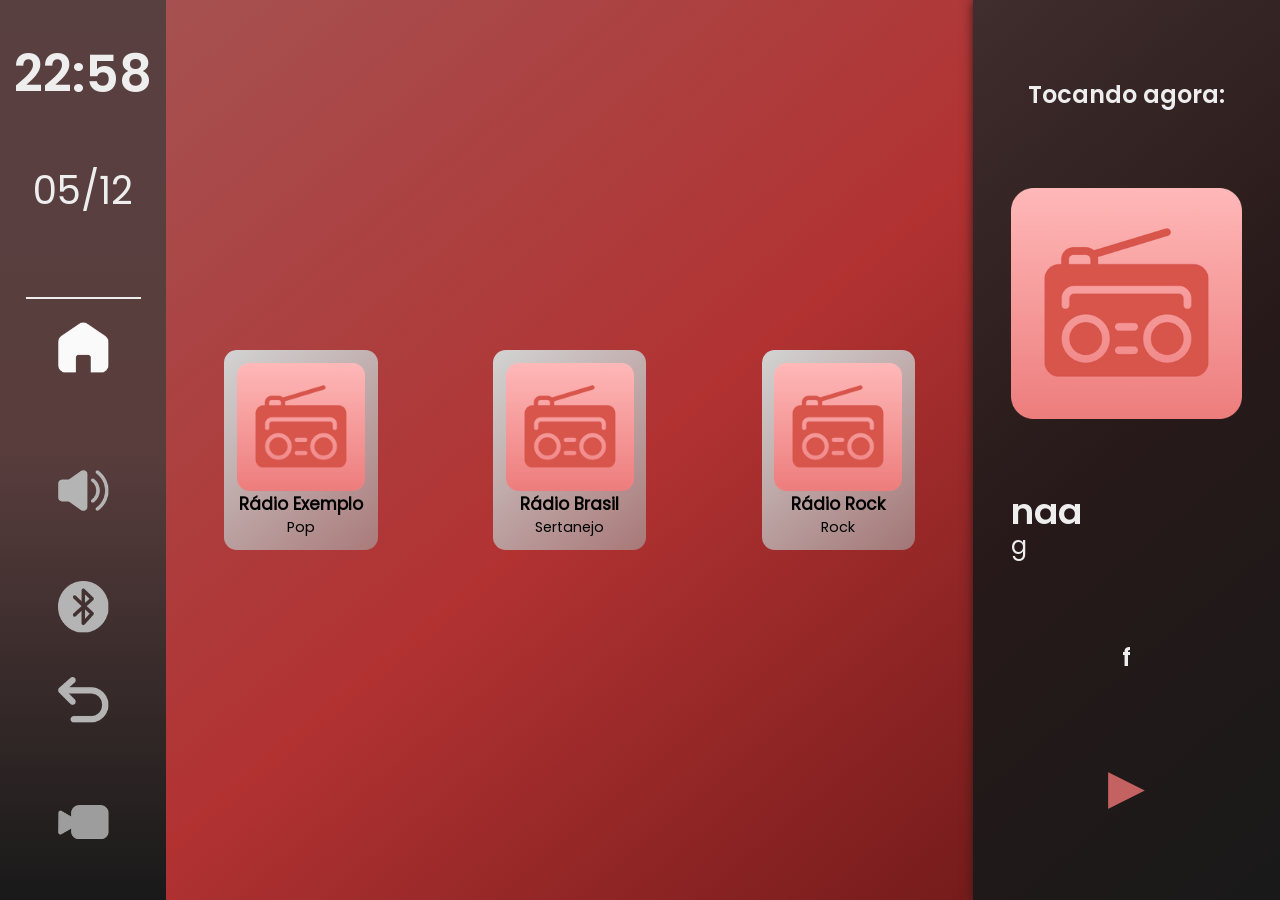
==== radio.html @ 24a9145e "Initial commit" ====
<!DOCTYPE html>
<html lang="pt-br">
<head>
    <meta charset="UTF-8">
    <meta name="viewport" content="width=device-width, initial-scale=1.0">
    <title>Pilot-OS Protótipo</title>
    <link rel="stylesheet" href="style.css">
    <link rel="stylesheet" href="radio-style.css">
</head>
<body>
    <div id="orientation">
        <div>
            <h1>Gire seu dispositivo para<br> melhor experiência.</h1>
            <img src="images/girar.png" alt="logo">
        </div>
    </div>
        <div class="navigation">
            <nav id="principalNav">
                <!-- clock -->
                <div id="clock"></div>
                    <script src="clock.js"></script>
                <!-- date -->
                <div id="date"></div>
                    <script src="date.js"></script>
                <!-- separator -->
                <div class="separator"></div>
                <!-- home -->
                <a href="index.html">
                    <img src="images/home.png" alt="home">
                </a>
                <!-- volume -->
                <button id="btnAbrirVolume">
                    <img src="images/volume.png" alt="volumeButton">
                </button>
                <!-- Estrutura do Popup Volume -->
                <div id="popupVolume" class="popup-overlay">
                    <div class="popup-content">
                        <span class="close-btn">&times;</span>
                        <img src="images/volume.png" alt="volumeLogo">
                        <input type="range" id="sliderVolume" min="0" max="1" step="0.1" value="1">
                        <p>Volume: <span id="valorVolume">100%</span></p>
                    </div>
                </div>
                 <!-- bluetooth -->
                <button id="btnAbrirBluetooth">
                    <img src="images/bluetooth.png" alt="bluetoothButton">
                </button>
                 <!-- Estrutura do Popup bluetooth -->
                <div id="popupBluetooth" class="popup-overlay">
                    <div class="popup-content">
                        <span class="close-blue">&times;</span>
                        <img src="images/bluetooth.png" alt="bluetoothLogo">
                        <h2>Escaneando aparelhos
                            <span class="reticencias"></span>
                        </h2>
                    </div>
                </div>
                <script src="volume.js"></script>
                <script src="bluetooth.js"></script>
                <!-- back -->
                <a href="index.html">
                    <img src="images/back.png" alt="back">
                </a>
                <a href="camera.html">
                    <img src="images/camera.png" alt="camera">
                </a>
            </nav>
        </div>
    <main>
        <div id="radio-container" class="radio-container"></div>
        <aside class="now-playing">
            <h2>Tocando agora:</h2>
            <img
                id="current-radio-image"
                src="images/radio-default.png"
                alt="Rádio">

            <div id="txt-dados">
                <h3 id="current-radio-name">naa</h3>
                <p id="current-radio-genre">g</p>
            </div>
            <p id="current-radio-frequency">f</p>
            <button id="play-button">▶</button>
        </aside>
        <script src="radio.js"></script>
    </main>
</body>
</html>
---- style.css ----
@font-face {
    font-family: 'Poppins-SemiBold';
    src: url(fonts/Poppins-SemiBold.ttf);
}
@font-face {
    font-family: 'Poppins-Regular';
    src: url(fonts/Poppins-Regular.ttf)
}
:root {
    --white: #eee;
}
* {
    margin: 0;
    padding: 0;
    width: 100%;
    height: 100%;
}
body {
    background-image: url(images/wallpaper.png);
    background-size: cover;
    display: flex;
    flex-direction: row;
}
main {
    display: flex;
    flex-direction: row;
    width: 100%;
    height: auto;
}
#orientation {
    display: none;
}
.navigation {
    display: flex;
    flex-direction: row;
    width: auto;
    height: 100vh;
}
#principalNav {
    display: flex;
    flex-direction: column;
    justify-content: space-around;
    align-items: center;
    background-image: linear-gradient(180deg, #594040, #593d3d, #191919);
    width: 11vw;
    font-family: 'Poppins-SemiBold';
    font-size: 4vw;
    text-align: center;
    color: var(--white);
    padding: 0 1vw 0 1vw;
}
    #date {
        font-family: 'Poppins-Regular';
        font-size: 3vw;
        padding: 1vh;
    }
    #clock {
        padding-top: 4vh;
    }
    #principalNav img {
        height: auto;
        width: 4vw;
    }
    #principalNav button {
        background: none;
        border: none;
        cursor: pointer;
    }
    .separator {
        border-bottom: 2px solid var(--white);
        height: 1px;
        width: 9vw;
        margin: 10px 10px 2vh 10px;
    }

#appsNav {
    display: flex;
    flex-direction: column;
    justify-content: space-around;
    align-items: center;
    width: 8vw;
    height: 100svh;
    background-image: linear-gradient(180deg, #867e7e, #d1b7b7, #cba0a0);
    box-shadow: 2px 0 6px #f443363d;
}
#appsNav a, #appsNav button {
    display: inline;
    height: auto;
    width: 6.5vw;
    padding: 1vh 0 1vh 0;
}
#appsNav button {
    border: none;
    background: transparent;
}
 #appsNav img {
    border-radius: 1.3vw;
    box-shadow: 0 0 10px#3831314a;
 }

.popup-overlay {
    display: none;
    position: fixed;
    top: 0;
    left: 10vw;
    width: 100%;
    height: 100%;
    z-index: 1000;
    justify-content: center;
    align-items: center;
}


.redirect {
    display: none;
    position: fixed;
    bottom: 0;
    left: 37vw;
    align-items: center;
    justify-content: center;
    height: 4em;
    width: 50vw;
    background-image: linear-gradient(140deg, #746060ce, #cd8d8dd5,  #bd494982);
    border-radius: 2vh 2vw 0 0;
    border: 1px solid #eee;
    transform-origin: bottom;
    /* padding-bottom: env(safe-area-inset-bottom); */
}
.redirect p {
    display: inline;
    text-align: center;
    text-wrap: wrap;
    font: 1.4em "Poppins-Regular";
    padding: .2em;
    color: #eeeeee;
}
#yt:hover .redirect{
    display: flex;
    animation: redirect .5s;
}
#spotify:hover .redirect{
    display: flex;
    animation: redirect .5s;
}
#maps:hover .redirect{
    display: flex;
    animation: redirect .5s;
}

    @keyframes redirect{
        0% {
            transform: scaleY(70%);
            opacity: 0%;
        }
        100% {
            transform: scaleY(100%);
            opacity: 100%;
        }
    }

/* Conteúdo do popup */
.popup-content {
    position: absolute;
    background-image: linear-gradient(180deg, #594040ad, #593d3de7, #363434a9);
    padding: 5vw;
    width: 50vw;
    height: 50vh;
    border-radius: 2vw;
    border: solid 2px #cec0c0;
    box-shadow: 0 2px 10px rgba(0,0,0,0.3);
    text-align: center;
    animation: slideInLeft 0.2s ease-out;
}
#popupVolume img {
    position: absolute;
    top: 15vh;
    left: 25vw;
    width: 20vh;
}
#popupBluetooth img {
    position: absolute;
    top: 16vh;
    left: 25vw;
    width: 15vh;
}
.popup-overlay p{
    position: relative;
    font-size: 0.6em;
    top: -25vh;
    height: 100%;
    color: #c0b2b2;
    font-family: 'Poppins-Regular';
}

/* procurando aparelhos */
.popup-content h2 {
    position: relative;
    font-size: 0.6em;
    top: 25vh;
    height: 100%;
    color: #c0b2b2;
    font-family: 'Poppins-Regular';

}
.popup-content .reticencias {
    position: relative;
}
.popup-content .reticencias::before {
    content: "";
    animation: reticencias 2s infinite;
}
    @keyframes reticencias {
        0%, 33% {
            content: ".";
        }
        34%, 63% {
            content: ".  .";
        }
        64%, 100% {
            content: ". . .";
        }
    }
/* Botão de fechar */
.close-btn, .close-blue{
    position: relative;
    top: 5px;
    right: -20vw;
    font-size: 1em;
    color: var(--white);
    background-color: #eeeeee1f;
    cursor: pointer;
    font-weight: bold;
    border-radius: 10px;
    box-shadow: 0px 0px 9px #6d5454;
    padding: 0px 1rem 0px 1rem;
}   
#sliderVolume:focus,
#btnAbrirVolume:focus #btnAbrirBluetooth:focus{
    outline: none;
}   
#sliderVolume {
    accent-color: var(--white);
    cursor: pointer;
}

.widget {
    padding: 0px;
    color: red;
    display: flex;
}
.welcome {
    height: 15vh;
    width: auto;
    opacity: calc(80%);
}

@keyframes slideInLeft {
    from {
        transform: translateX(-10%);
        opacity: 0;
    }
    to {
        transform: translateX(0);
        opacity: 1;
    }
}
@media (max-height: 600px){
    html {
        height: auto;
    }
    #appsNav {
        height: auto;
    }
}
@media (max-width: 500px) {
    html {
        min-height: 100svh;
    }
    #orientation {
        display: flex;
        text-align: center;
        font-family: 'Poppins-ExtBold';
        color: var(--white);
        background: #690505;
    }
    #orientation div {
        display: flex;
        align-items: center;
        justify-content: space-evenly;
        flex-direction: column;
    }
    h1 {
        display: inline;
        height: auto;
        font-size: 1.7em;
    }
    img {
        height: auto;
        width: 30%;
        padding-bottom: 10vh;
    }
    .navigation, main{
        display: none;
    }
}
---- radio-style.css ----
body {
    background-image: linear-gradient(140deg, #a45656, #b23232, #601313);
}
aside {
    display: flex;
    flex-direction: column;
    justify-content: space-around;
    align-items: center;
    background-image: linear-gradient(140deg, #402d2d, #271919, #191919);
    box-shadow: 0 0 10px #381919;
    width: auto;
    height: auto;
    padding: 3vw;
}
aside img {
    height: auto;
    width: 18vw;
}
aside * {
    display: inline;
    height: auto;
    text-align: center;
    color: #eee;
    font: 1.5em 'Poppins-SemiBold';
}
#txt-dados {
    display: flex;
    align-items: flex-start;
    flex-direction: column;
    text-align: left;
}
#txt-dados * {
    height: auto;
    width: auto;
    margin: 0;
    line-height: 0.9;
}
#txt-dados p {
    font: 1em 'Poppins-Regular';
}
aside button {
    background-color: transparent;
    border: none;
    cursor: pointer;
    font-size: 3em;
    color: #c46262;
    width: auto;
}
.radio-container {
    display: flex;
    flex-direction: row;
    height: auto;
    justify-content: space-around;
    align-items: center;
}
.radio-card {
    display: flex;
    flex-direction: column;
    justify-content: center;
    align-items: center;
    height: fit-content;
    width: fit-content;
    padding: 1vw;
    border-radius: 1vw;
    background-image: linear-gradient(140deg, #d3d3d3, #a79898b0);
    font: 0.9em 'Poppins-Regular';
}
.radio-card img {
    height: auto;
    width: 10vw;
}
.radio-card h3, .radio-card p {
    display: inline;
    height: auto;
    width: auto;
    margin: 0;
}
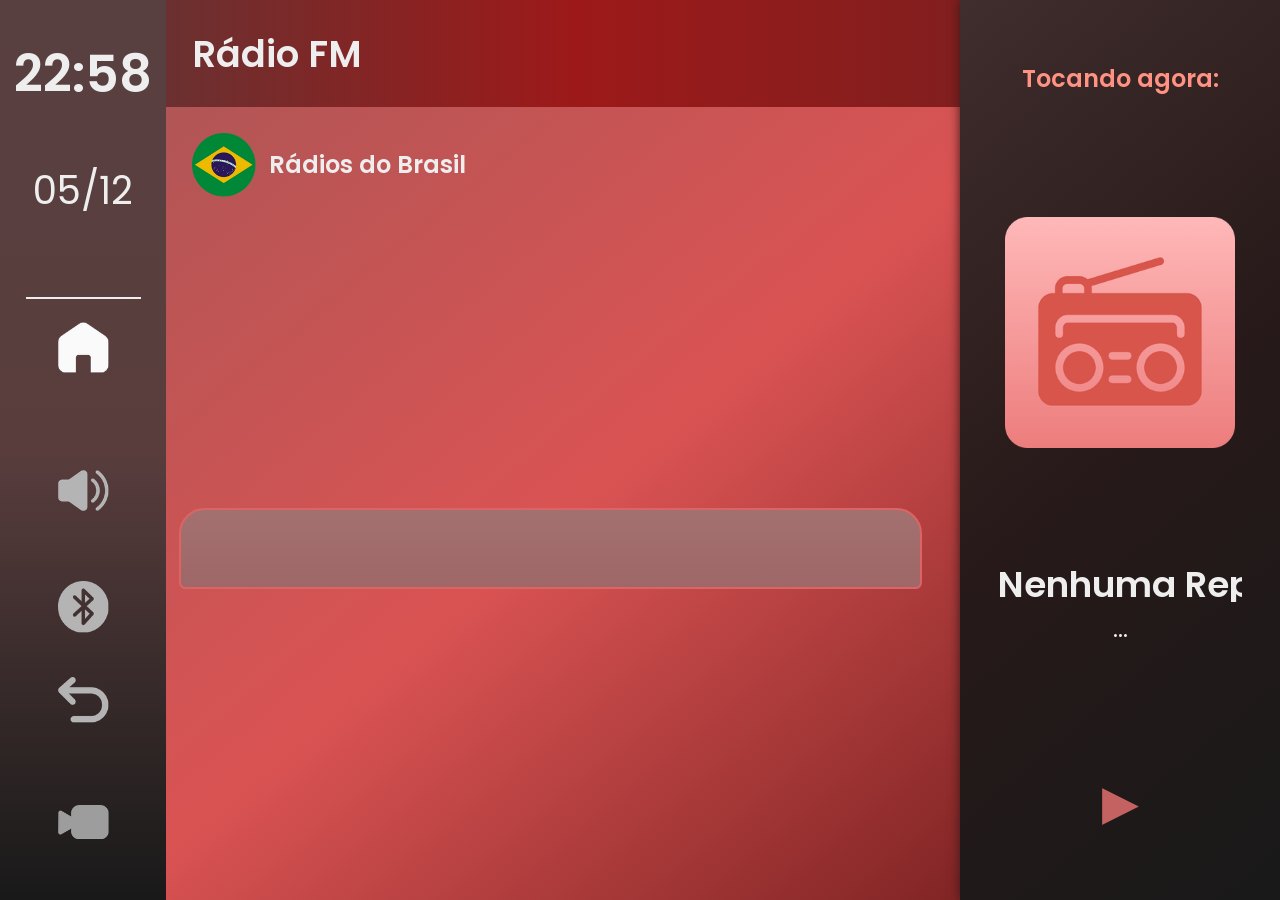
==== commit ef334dbf: "muita alteraçao" ====
--- a/radio.html
+++ b/radio.html
@@ -4,8 +4,8 @@
     <meta charset="UTF-8">
     <meta name="viewport" content="width=device-width, initial-scale=1.0">
     <title>Pilot-OS Protótipo</title>
-    <link rel="stylesheet" href="style.css">
-    <link rel="stylesheet" href="radio-style.css">
+    <link rel="stylesheet" href="css/style.css">
+    <link rel="stylesheet" href="css/radio-style.css">
 </head>
 <body>
     <div id="orientation">
@@ -67,8 +67,22 @@
             </nav>
         </div>
     <main>
-        <div id="radio-container" class="radio-container"></div>
-        <aside class="now-playing">
+        <div class="main">
+            <header>
+                <h1>Rádio FM</h1>
+                <h2>
+                <img src="images/brasil.png" alt="Brasil">
+                Rádios do Brasil</h2>
+            </header>
+            <div class="scroll-radios">
+                <div id="radio-container" class="radio-container">
+                    <div id="radio-loading">
+                        <div class="spinner"></div>
+                    </div>
+                </div>
+            </div>
+        </div>
+        <aside id="now-playing">
             <h2>Tocando agora:</h2>
             <img
                 id="current-radio-image"
@@ -76,13 +90,13 @@
                 alt="Rádio">
 
             <div id="txt-dados">
-                <h3 id="current-radio-name">naa</h3>
-                <p id="current-radio-genre">g</p>
+                <h3 id="current-radio-name">Nenhuma reprodução</h3>
+                <p id="current-radio-genre">...</p>
             </div>
-            <p id="current-radio-frequency">f</p>
             <button id="play-button">▶</button>
         </aside>
         <script src="radio.js"></script>
+        <audio id="radio-player" controls></audio>
     </main>
 </body>
 </html>
--- a/css/style.css
+++ b/css/style.css
@@ -0,0 +1,346 @@
+@font-face {
+    font-family: 'Poppins-SemiBold';
+    src: url(fonts/Poppins-SemiBold.ttf);
+}
+@font-face {
+    font-family: 'Poppins-Regular';
+    src: url(fonts/Poppins-Regular.ttf)
+}
+:root {
+    --white: #eee;
+    --black: #191919;
+}
+* {
+    margin: 0;
+    padding: 0;
+    width: 100%;
+    height: 100%;
+    -webkit-user-select: none; /* Chrome, Safari, Edge */
+    -moz-user-select: none;    /* Firefox */
+    -ms-user-select: none;     /* IE10+ */
+    user-select: none;         /* Padrão W3C */
+}
+*:focus {
+    outline: none;
+}
+body {
+    background-image: url(../images/wallpaper.png);
+    background-size: cover;
+    display: flex;
+    flex-direction: row;
+}
+main {
+    display: flex;
+    flex-direction: row;
+    width: 100%;
+    height: auto;
+}
+#orientation {
+    display: none;
+}
+.navigation {
+    display: flex;
+    flex-direction: row;
+    width: auto;
+    height: 100vh;
+}
+#principalNav {
+    display: flex;
+    flex-direction: column;
+    justify-content: space-around;
+    align-items: center;
+    background-image: linear-gradient(180deg, #594040, #593d3d, #191919);
+    width: 11vw;
+    font-family: 'Poppins-SemiBold';
+    font-size: 4vw;
+    text-align: center;
+    color: var(--white);
+    padding: 0 1vw 0 1vw;
+}
+    #date {
+        font-family: 'Poppins-Regular';
+        font-size: 3vw;
+        padding: 1vh;
+    }
+    #clock {
+        padding-top: 4vh;
+    }
+    #principalNav img {
+        height: auto;
+        width: 4vw;
+    }
+    #principalNav button {
+        background: none;
+        border: none;
+        cursor: pointer;
+    }
+    .separator {
+        border-bottom: 2px solid var(--white);
+        height: 1px;
+        width: 9vw;
+        margin: 10px 10px 2vh 10px;
+    }
+
+#appsNav {
+    display: flex;
+    flex-direction: column;
+    justify-content: space-around;
+    align-items: center;
+    width: 8vw;
+    height: 100svh;
+    background-image: linear-gradient(180deg, #867e7e, #d1b7b7, #cba0a0);
+    box-shadow: 2px 0 6px #f443363d;
+}
+#appsNav a, #appsNav button {
+    display: inline;
+    height: auto;
+    width: 6.5vw;
+    padding: 1vh 0 1vh 0;
+}
+#appsNav button {
+    border: none;
+    background: transparent;
+}
+ #appsNav img {
+    border-radius: 1.3vw;
+    box-shadow: 0 0 10px#3831314a;
+ }
+
+.popup-overlay {
+    display: none;
+    position: fixed;
+    top: 0;
+    left: 10vw;
+    width: 100%;
+    height: 100%;
+    z-index: 1000;
+    justify-content: center;
+    align-items: center;
+}
+
+
+.redirect {
+    display: none;
+    position: fixed;
+    bottom: 0;
+    left: 37vw;
+    align-items: center;
+    justify-content: center;
+    height: 4em;
+    width: 50vw;
+    background-image: linear-gradient(140deg, #746060ce, #cd8d8dd5,  #bd494982);
+    border-radius: 2vh 2vw 0 0;
+    border: 1px solid #eee;
+    transform-origin: bottom;
+    /* padding-bottom: env(safe-area-inset-bottom); */
+}
+.redirect p {
+    display: inline;
+    text-align: center;
+    text-wrap: wrap;
+    font: 1.4em "Poppins-Regular";
+    padding: .2em;
+    color: #eeeeee;
+}
+#yt:hover .redirect{
+    display: flex;
+    animation: redirect .5s;
+}
+#spotify:hover .redirect{
+    display: flex;
+    animation: redirect .5s;
+}
+#maps:hover .redirect{
+    display: flex;
+    animation: redirect .5s;
+}
+
+    @keyframes redirect{
+        0% {
+            transform: scaleY(70%);
+            opacity: 0%;
+        }
+        100% {
+            transform: scaleY(100%);
+            opacity: 100%;
+        }
+    }
+
+/* Conteúdo do popup */
+.popup-content {
+    position: absolute;
+    background-image: linear-gradient(180deg, #594040ad, #593d3de7, #363434a9);
+    padding: 5vw;
+    width: 50vw;
+    height: 50vh;
+    border-radius: 2vw;
+    border: solid 2px #cec0c0;
+    box-shadow: 0 2px 10px rgba(0,0,0,0.3);
+    text-align: center;
+    animation: slideInLeft 0.2s ease-out;
+}
+#popupVolume img {
+    position: absolute;
+    top: 15vh;
+    left: 25vw;
+    width: 20vh;
+}
+#popupBluetooth img {
+    position: absolute;
+    top: 16vh;
+    left: 25vw;
+    width: 15vh;
+}
+.popup-overlay p{
+    position: relative;
+    font-size: 0.6em;
+    top: -25vh;
+    height: 100%;
+    color: #c0b2b2;
+    font-family: 'Poppins-Regular';
+}
+
+/* procurando aparelhos */
+.popup-content h2 {
+    position: relative;
+    font-size: 0.6em;
+    top: 25vh;
+    height: 100%;
+    color: #c0b2b2;
+    font-family: 'Poppins-Regular';
+
+}
+.popup-content .reticencias {
+    position: relative;
+}
+.popup-content .reticencias::before {
+    content: "";
+    animation: reticencias 2s infinite;
+}
+    @keyframes reticencias {
+        0%, 33% {
+            content: ".";
+        }
+        34%, 63% {
+            content: ".  .";
+        }
+        64%, 100% {
+            content: ". . .";
+        }
+    }
+/* Botão de fechar */
+.close-btn, .close-blue{
+    position: relative;
+    top: 5px;
+    right: -20vw;
+    font-size: 1em;
+    color: var(--white);
+    background-color: #eeeeee1f;
+    cursor: pointer;
+    font-weight: bold;
+    border-radius: 10px;
+    box-shadow: 0px 0px 9px #6d5454;
+    padding: 0px 1rem 0px 1rem;
+}   
+#sliderVolume:focus,
+#btnAbrirVolume:focus #btnAbrirBluetooth:focus{
+    outline: none;
+}   
+#sliderVolume {
+    accent-color: var(--white);
+    cursor: pointer;
+}
+
+.widget {
+    padding: 0px;
+    color: red;
+    display: flex;
+}
+.welcome {
+    height: 15vh;
+    width: auto;
+    opacity: calc(80%);
+}
+
+#otherApps {
+    display: none;
+    grid-auto-flow: column;
+    grid-template-rows: repeat(2, 1fr);
+    align-items: center;
+    justify-content: space-evenly;
+    position: absolute;
+    width: 79vw;
+    height: 100lvh;
+    background-image: linear-gradient(140deg, #59404049, #593d3d75, #19191973);
+    backdrop-filter: blur(5px);
+    -webkit-backdrop-filter: blur(5px); /*Safari */
+
+}
+#otherApps * {
+    height: auto;
+    width: 20vh;
+}
+#otherApps.open {
+    display: grid;
+    animation: slideApps .4s;
+}
+
+@keyframes slideApps {
+        0% {
+            transform: translateX(10%);
+            opacity: 0%;
+        }
+        100% {
+            transform: translateX(0);
+            opacity: 100%;
+        }
+}
+@keyframes slideInLeft {
+    from {
+        transform: translateX(-10%);
+        opacity: 0;
+    }
+    to {
+        transform: translateX(0);
+        opacity: 1;
+    }
+}
+@media (max-height: 600px){
+    html {
+        height: auto;
+    }
+    #appsNav {
+        height: auto;
+    }
+}
+@media (max-width: 500px) {
+    html {
+        min-height: 100svh;
+    }
+    #orientation {
+        display: flex;
+        text-align: center;
+        font-family: 'Poppins-ExtBold';
+        color: var(--white);
+        background: #690505;
+    }
+    #orientation div {
+        display: flex;
+        align-items: center;
+        justify-content: space-evenly;
+        flex-direction: column;
+    }
+    h1 {
+        display: inline;
+        height: auto;
+        font-size: 1.7em;
+    }
+    img {
+        height: auto;
+        width: 30%;
+        padding-bottom: 10vh;
+    }
+    .navigation, main{
+        display: none;
+    }
+}
--- a/css/radio-style.css
+++ b/css/radio-style.css
@@ -0,0 +1,213 @@
+*:focus {
+    outline: none;
+}
+body {
+    background-image: linear-gradient(140deg, #a45656, #da5353, #601313);
+    overflow-x: hidden;
+    min-height: 100svh;
+}
+aside {
+    display: flex;
+    flex-direction: column;
+    justify-content: space-around;
+    align-items: center;
+    background-image: linear-gradient(140deg, #402d2d, #271919, #191919);
+    box-shadow: 0 0 10px #381919;
+    width: 19vw;
+    height: auto;
+    padding: 0 3vw 0 3vw;
+    z-index: 1;
+}
+aside img {
+    height: auto;
+    width: 18vw;
+    border-radius: 1vw;
+}
+aside * {
+    display: inline;
+    height: auto;
+    text-align: center;
+    color: #eee;
+    font: 1.5em 'Poppins-SemiBold';
+}
+aside h2 {
+    color: #ff9283;
+}
+#txt-dados {
+    display: flex;
+    align-items: center;
+    flex-direction: column;
+    text-align: center;
+}
+#txt-dados * {
+    height: auto;
+    margin: 0;
+    line-height: 0.9;
+    white-space: nowrap;
+    overflow: hidden;
+    /* text-overflow: ellipsis; */
+    text-transform: capitalize;
+}
+#txt-dados p {
+    font: 1em 'Poppins-Regular';
+    padding-top: 1vh;
+}
+aside button {
+    background-color: transparent;
+    border: none;
+    cursor: pointer;
+    font-size: 3em;
+    color: #c46262;
+    width: auto;
+}
+.main {
+    display: flex;
+    justify-content: space-between;
+    flex-direction: column;
+}
+header {
+    display: flex;
+    flex-direction: column;
+    height: fit-content;
+    width: 60svw;
+}
+header h1 {
+    display: inline;
+    /* position: absolute;
+    top: auto; */
+    height: fit-content;
+    padding: 2vw;
+    font: 2.3em 'Poppins-SemiBold';
+    color: #eee;
+    background-image: linear-gradient(90deg, #6b3030, #9d1919, #801f1f);
+}
+header h2 {
+    display: flex;
+    align-items: center;
+    height: fit-content;
+    gap: 1vw;
+    padding: 2vw;
+    padding-bottom: 0;
+    font: 1.5em 'Poppins-SemiBold';
+    color: #eee;
+    background: transparent;
+}
+header img {
+    height: auto;
+    width: 5vw;
+}
+.scroll-radios {
+    display: flex;
+    flex-direction: column;
+    justify-content: center;
+}
+
+.radio-container {
+    display: grid;
+    grid-auto-flow: column;
+    /* grid-auto-columns: calc((100% - 10px) / 3); */
+    grid-template-rows: repeat(2, 1fr);
+    overflow-x: auto;
+    overflow-y: hidden;
+    box-sizing: border-box;
+    height: auto;
+    max-width: 100vw;
+    width: 58vw;
+    gap: 2vw;
+
+    margin: 1vw;
+    padding: 2vw;
+    background-image: linear-gradient(180deg, #a37070, #9f6767);
+    border-radius: 2vw 2vw .5vw .5vw;
+    border: solid 2px #dc6464;
+}
+
+
+/* Chrome, Edge, Opera, Safari */
+.radio-container::-webkit-scrollbar {
+    width: 1vh;
+}
+
+.radio-container::-webkit-scrollbar-track {
+    background: transparent;
+}
+
+.radio-container::-webkit-scrollbar-thumb {
+    background: #9f9b9b;
+    border-radius: 1vh;
+}
+
+.radio-container::-webkit-scrollbar-thumb:active {
+    background: #d0cbcb;
+}
+
+@supports (scrollbar-color: #9f9b9b transparent) {
+    .radio-container {
+        scrollbar-width: thin;
+        scrollbar-color: #9f9b9b transparent;
+    }
+}
+
+#radio-loading {
+    display: flex;
+    justify-content: center;
+    align-items: center;
+    width: 100%;
+}
+
+.spinner {
+    width: 5vw;
+    height: 5vw;
+    border: 1vw solid rgba(232, 175, 175, 0.2);
+    border-top: 1vw solid #eee;
+    border-radius: 50%;
+    animation: spin 1s linear infinite;
+}
+
+@keyframes spin {
+    to {
+        transform: rotate(360deg);
+    }
+}
+
+@media (max-height: 600px) {
+    .radio-container {
+        grid-template-rows: repeat(1, 1fr);
+    }
+}
+
+.radio-card {
+    display: flex;
+    flex-direction: column;
+    justify-content: center;
+    flex: 0 0 auto;
+    align-items: center;
+    height: fit-content;
+    width: 15vw;
+    padding: 1vw;
+    border-radius: 1vw;
+    background-image: linear-gradient(140deg, #d3d3d3, #a79898b0);
+    font: 0.9em 'Poppins-Regular';
+    text-wrap: wrap;
+}
+.radio-card p, .radio-card h3 {
+    white-space: nowrap;
+    overflow: hidden;
+    text-overflow: ellipsis;
+    text-transform: capitalize;
+}
+.radio-card img {
+    height: 10vw;
+    width: 10vw;
+    border-radius: 1vw;
+    box-shadow: 0 0 7px #4d484897;
+}
+.radio-card h3, .radio-card p {
+    display: inline;
+    height: auto;
+    width: 10vw;
+    margin: 0;
+}
+#radio-player {
+    display: none;
+}
